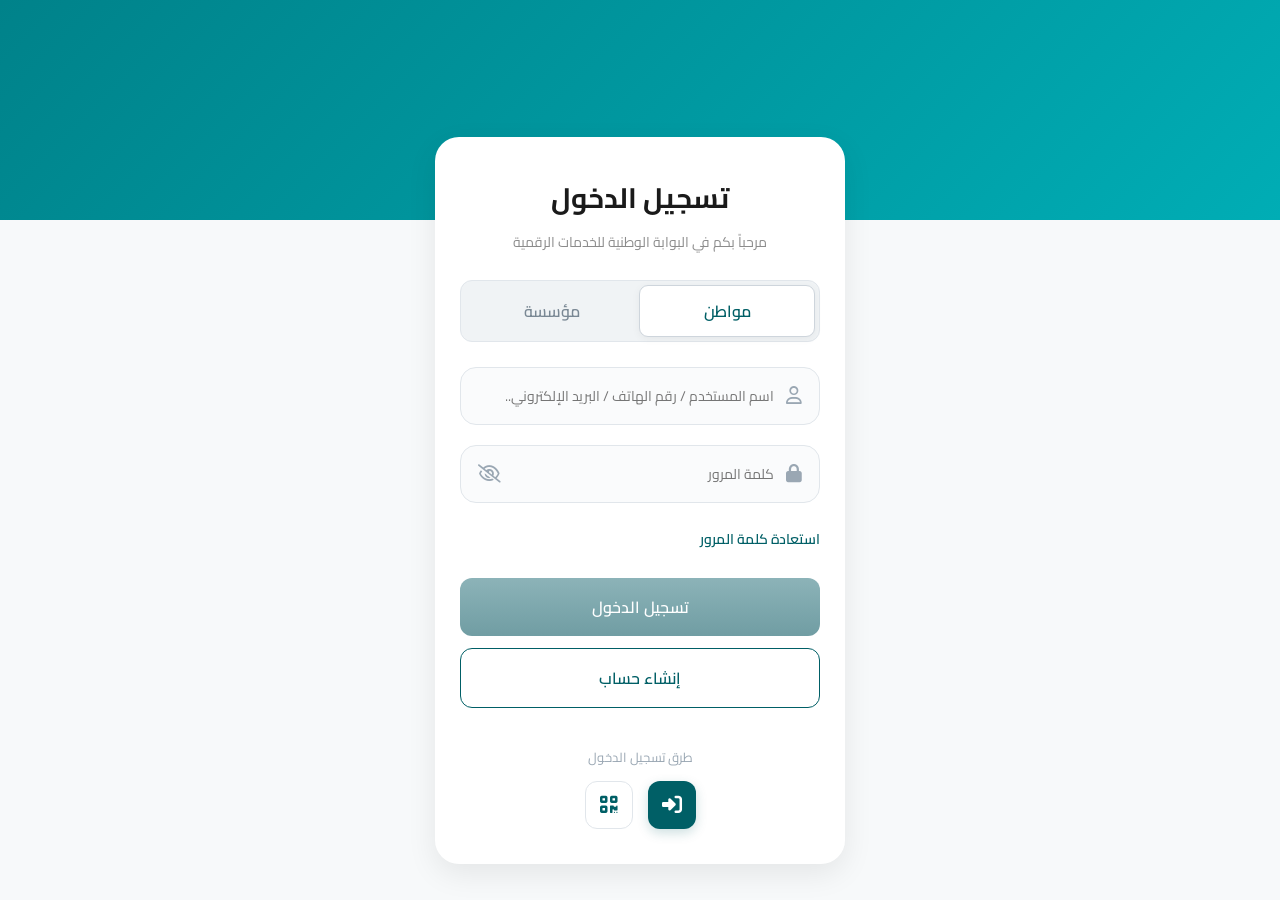
==== index.html @ 4ce9951c "Rename login.html to index.html" ====
<!DOCTYPE html>
<html lang="ar" dir="rtl">
<head>
    <meta charset="UTF-8">
    <meta name="viewport" content="width=device-width, initial-scale=1.0">
    <title>تسجيل الدخول - البوابة الوطنية للخدمات الرقمية</title>
    <link rel="preconnect" href="https://fonts.googleapis.com">
    <link rel="preconnect" href="https://fonts.gstatic.com" crossorigin>
    <link href="https://fonts.googleapis.com/css2?family=Cairo:wght@300;400;600;700&display=swap" rel="stylesheet">
    <link rel="stylesheet" href="https://cdnjs.cloudflare.com/ajax/libs/font-awesome/6.4.0/css/all.min.css">
    <link rel="stylesheet" href="login-style.css">
</head>
<body>

    <div class="login-container">
        <div class="top-banner"></div>

        <div class="login-card">
            <h2>تسجيل الدخول</h2>
            <p class="welcome-text">مرحباً بكم في البوابة الوطنية للخدمات الرقمية</p>

            <div class="toggle-container">
                <button class="toggle-btn active" onclick="switchTab('citizen')">مواطن</button>
                <button class="toggle-btn" onclick="switchTab('institution')">مؤسسة</button>
            </div>

            <form id="loginForm" onsubmit="handleLogin(event)">
                <div class="input-group">
                    <i class="fa-regular fa-user input-icon"></i>
                    <input type="text" id="username" placeholder="اسم المستخدم / رقم الهاتف / البريد الإلكتروني..." required>
                </div>

                <div class="input-group">
                    <i class="fa-solid fa-lock input-icon"></i>
                    <input type="password" id="password" placeholder="كلمة المرور" required>
                    <i class="fa-regular fa-eye-slash toggle-password" onclick="togglePasswordVisibility()"></i>
                </div>

                <div class="forgot-password-container">
                    <a href="#" class="forgot-password-link">استعادة كلمة المرور</a>
                </div>

                <button type="submit" class="btn btn-primary">تسجيل الدخول</button>
                <button type="button" class="btn btn-secondary">إنشاء حساب</button>
            </form>

            <div class="alternative-login">
                <p>طرق تسجيل الدخول</p>
                <div class="alt-icons">
                    <div class="alt-icon-btn main-method">
                        <i class="fa-solid fa-right-to-bracket"></i>
                    </div>
                    <div class="alt-icon-btn">
                        <i class="fa-solid fa-qrcode"></i>
                    </div>
                </div>
            </div>

        </div>
    </div>

    <script src="login-app.js"></script>
</body>
</html>
---- login-style.css ----
* {
    box-sizing: border-box;
    margin: 0;
    padding: 0;
    font-family: 'Cairo', sans-serif;
}

body {
    background-color: #f7f9fa;
    display: flex;
    justify-content: center;
    align-items: center;
    min-height: 100vh;
    overflow-x: hidden;
}

.login-container {
    width: 100%;
    max-width: 450px;
    position: relative;
    padding: 20px;
}

.top-banner {
    position: fixed;
    top: 0;
    left: 0;
    right: 0;
    height: 220px;
    background: linear-gradient(135deg, #00828a 0%, #00adb5 100%);
    z-index: 1;
}

.login-card {
    background: #ffffff;
    border-radius: 24px;
    padding: 35px 25px;
    box-shadow: 0 10px 30px rgba(0, 0, 0, 0.08);
    position: relative;
    z-index: 2;
    margin-top: 100px;
    text-align: center;
}

.login-card h2 {
    font-size: 28px;
    color: #1a1a1a;
    font-weight: 700;
    margin-bottom: 5px;
}

.welcome-text {
    color: #8c8c8c;
    font-size: 14px;
    margin-bottom: 25px;
}

.toggle-container {
    display: flex;
    background: #f0f3f5;
    border-radius: 12px;
    padding: 4px;
    margin-bottom: 25px;
    border: 1px solid #e1e6eb;
}

.toggle-btn {
    flex: 1;
    border: none;
    background: transparent;
    padding: 10px;
    font-size: 16px;
    font-weight: 600;
    color: #7a8894;
    cursor: pointer;
    border-radius: 9px;
    transition: all 0.3s ease;
}

.toggle-btn.active {
    background: #ffffff;
    color: #005f66;
    box-shadow: 0 2px 8px rgba(0, 0, 0, 0.05);
    border: 1px solid #ced5dc;
}

.input-group {
    position: relative;
    margin-bottom: 20px;
}

.input-group input {
    width: 100%;
    padding: 15px 45px 15px 45px;
    border: 1px solid #e1e6eb;
    border-radius: 16px;
    font-size: 14px;
    background-color: #fafbfc;
    color: #333;
    outline: none;
    transition: border-color 0.3s;
    text-align: right;
}

.input-group input:focus {
    border-color: #00828a;
    background-color: #fff;
}

.input-icon {
    position: absolute;
    top: 50%;
    transform: translateY(-50%);
    right: 18px;
    color: #9aa7b3;
    font-size: 18px;
}

.toggle-password {
    position: absolute;
    top: 50%;
    transform: translateY(-50%);
    left: 18px;
    color: #9aa7b3;
    cursor: pointer;
    font-size: 18px;
}

.forgot-password-container {
    text-align: right;
    margin-bottom: 25px;
}

.forgot-password-link {
    color: #005f66;
    text-decoration: none;
    font-size: 14px;
    font-weight: 600;
}

.forgot-password-link:hover {
    text-decoration: underline;
}

.btn {
    width: 100%;
    padding: 14px;
    border-radius: 12px;
    font-size: 16px;
    font-weight: 600;
    cursor: pointer;
    transition: all 0.3s;
    margin-bottom: 12px;
}

.btn-primary {
    background: linear-gradient(180deg, #8cb3b8 0%, #709da3 100%);
    color: white;
    border: none;
}

.btn-primary:hover {
    opacity: 0.9;
}

.btn-secondary {
    background: #ffffff;
    color: #005f66;
    border: 1px solid #005f66;
}

.btn-secondary:hover {
    background: #f0f7f8;
}

.alternative-login {
    margin-top: 25px;
}

.alternative-login p {
    font-size: 13px;
    color: #9aa7b3;
    margin-bottom: 12px;
}

.alt-icons {
    display: flex;
    justify-content: center;
    gap: 15px;
    align-items: center;
}

.alt-icon-btn {
    width: 48px;
    height: 48px;
    border-radius: 12px;
    display: flex;
    justify-content: center;
    align-items: center;
    font-size: 20px;
    cursor: pointer;
    border: 1px solid #e1e6eb;
    color: #005f66;
    background: #fff;
}

.alt-icon-btn.main-method {
    background: #005f66;
    color: #fff;
    border: none;
    box-shadow: 0 4px 12px rgba(0, 95, 102, 0.2);
}
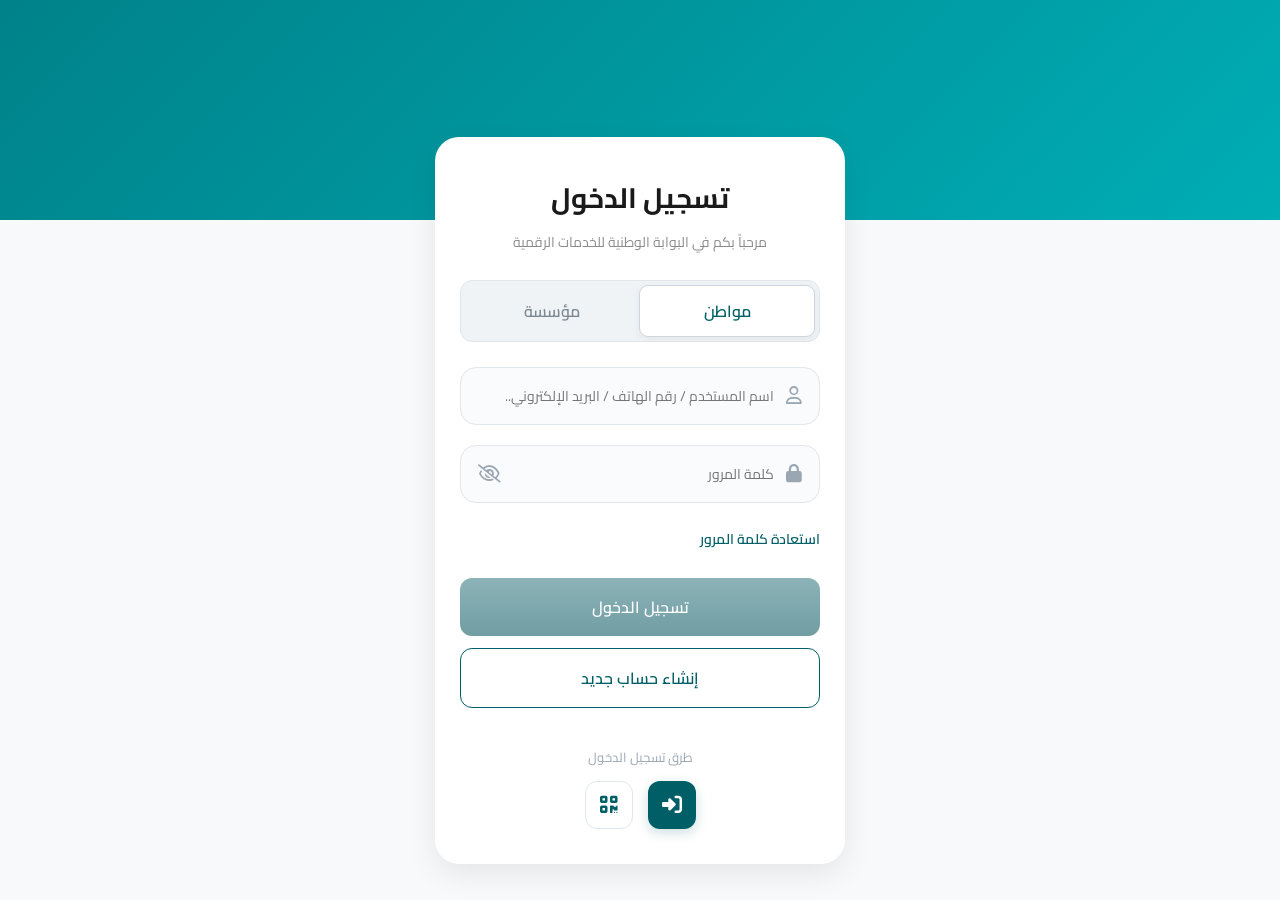
==== commit e33443e8: "Update index.html" ====
--- a/index.html
+++ b/index.html
@@ -16,14 +16,18 @@
         <div class="top-banner"></div>
 
         <div class="login-card">
-            <h2>تسجيل الدخول</h2>
-            <p class="welcome-text">مرحباً بكم في البوابة الوطنية للخدمات الرقمية</p>
+            <h2 id="pageTitle">تسجيل الدخول</h2>
+            <p class="welcome-text" id="welcomeText">مرحباً بكم في البوابة الوطنية للخدمات الرقمية</p>
 
-            <div class="toggle-container">
+            <!-- أزرار التبديل الأصلية -->
+            <div class="toggle-container" id="tabsArea">
                 <button class="toggle-btn active" onclick="switchTab('citizen')">مواطن</button>
                 <button class="toggle-btn" onclick="switchTab('institution')">مؤسسة</button>
             </div>
 
+            <!-- ========================================== -->
+            <!-- 1. نموذج تسجيل الدخول الحالي (معدل الربط والـ ID) -->
+            <!-- ========================================== -->
             <form id="loginForm" onsubmit="handleLogin(event)">
                 <div class="input-group">
                     <i class="fa-regular fa-user input-icon"></i>
@@ -33,7 +37,7 @@
                 <div class="input-group">
                     <i class="fa-solid fa-lock input-icon"></i>
                     <input type="password" id="password" placeholder="كلمة المرور" required>
-                    <i class="fa-regular fa-eye-slash toggle-password" onclick="togglePasswordVisibility()"></i>
+                    <i class="fa-regular fa-eye-slash toggle-password" onclick="togglePasswordVisibility('password')"></i>
                 </div>
 
                 <div class="forgot-password-container">
@@ -41,10 +45,35 @@
                 </div>
 
                 <button type="submit" class="btn btn-primary">تسجيل الدخول</button>
-                <button type="button" class="btn btn-secondary">إنشاء حساب</button>
+                <button type="button" class="btn btn-secondary" onclick="toggleForm('register')">إنشاء حساب جديد</button>
             </form>
 
-            <div class="alternative-login">
+            <!-- ========================================== -->
+            <!-- 2. نموذج إنشاء حساب الجديد (مدمج ومخفي افتراضياً) -->
+            <!-- ========================================== -->
+            <form id="registerForm" onsubmit="handleRegister(event)" style="display: none;">
+                <div class="input-group">
+                    <i class="fa-regular fa-id-card input-icon"></i>
+                    <input type="text" id="regName" placeholder="الاسم الكامل (اللقب والاسم)..." required>
+                </div>
+
+                <div class="input-group">
+                    <i class="fa-regular fa-envelope input-icon"></i>
+                    <input type="text" id="regUser" placeholder="رقم الهاتف أو البريد الإلكتروني..." required>
+                </div>
+
+                <div class="input-group">
+                    <i class="fa-solid fa-lock input-icon"></i>
+                    <input type="password" id="regPassword" placeholder="كلمة المرور الجديدة..." required>
+                    <i class="fa-regular fa-eye-slash toggle-password" onclick="togglePasswordVisibility('regPassword')"></i>
+                </div>
+
+                <button type="submit" class="btn btn-primary" style="background-color: #3498db;">تأكيد التسجيل</button>
+                <button type="button" class="btn btn-secondary" onclick="toggleForm('login')">العودة لتسجيل الدخول</button>
+            </form>
+
+            <!-- طرق الدخول البديلة تظهر فقط عند واجهة تسجيل الدخول -->
+            <div class="alternative-login" id="altLoginArea">
                 <p>طرق تسجيل الدخول</p>
                 <div class="alt-icons">
                     <div class="alt-icon-btn main-method">
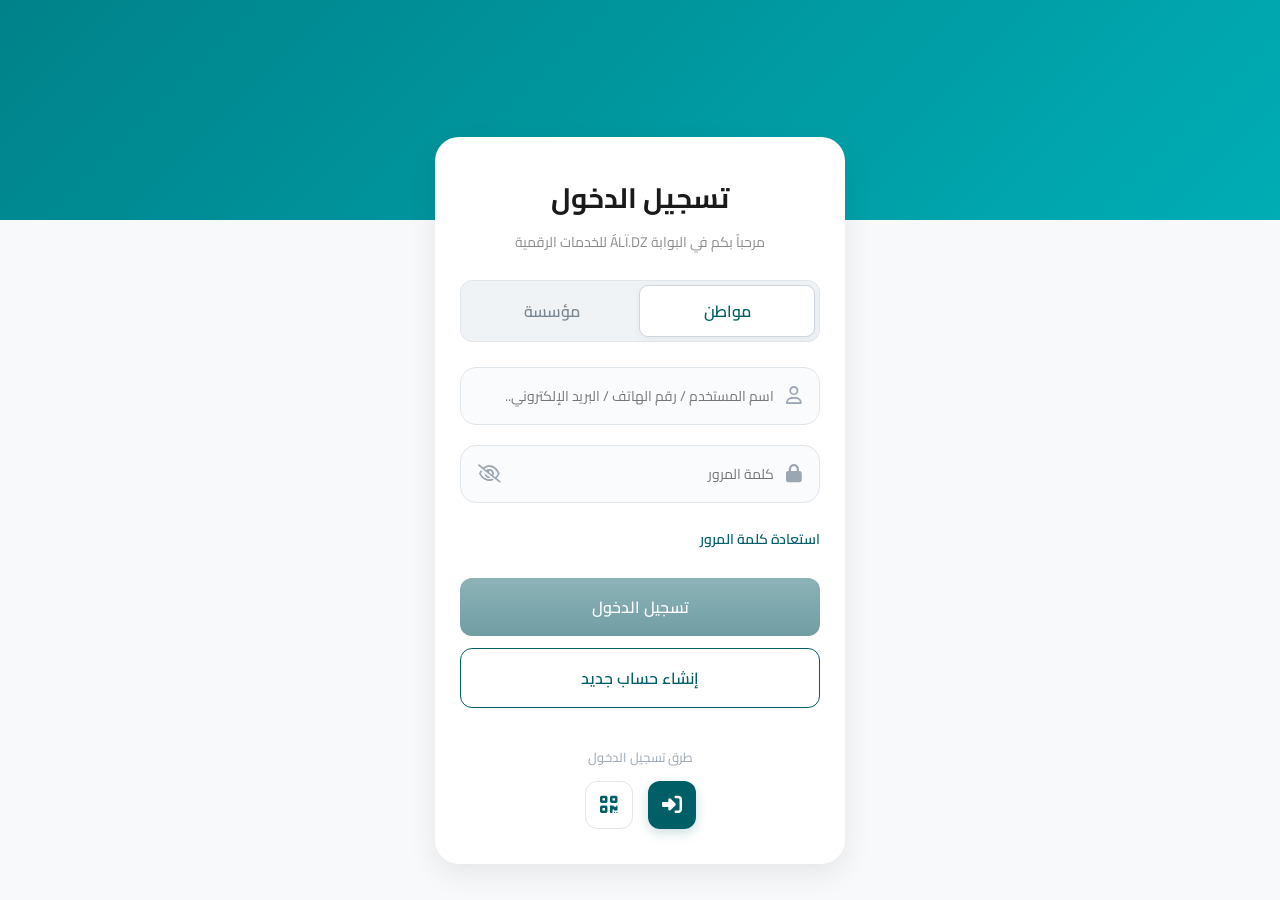
==== commit 6a974260: "Update welcome text in login card" ====
--- a/index.html
+++ b/index.html
@@ -17,17 +17,14 @@
 
         <div class="login-card">
             <h2 id="pageTitle">تسجيل الدخول</h2>
-            <p class="welcome-text" id="welcomeText">مرحباً بكم في البوابة الوطنية للخدمات الرقمية</p>
+            <p class="welcome-text" id="welcomeText">مرحباً بكم في البوابة ÁLÏ.DZ للخدمات الرقمية</p>
 
-            <!-- أزرار التبديل الأصلية -->
             <div class="toggle-container" id="tabsArea">
                 <button class="toggle-btn active" onclick="switchTab('citizen')">مواطن</button>
                 <button class="toggle-btn" onclick="switchTab('institution')">مؤسسة</button>
             </div>
 
-            <!-- ========================================== -->
-            <!-- 1. نموذج تسجيل الدخول الحالي (معدل الربط والـ ID) -->
-            <!-- ========================================== -->
+            <!-- 1. نموذج تسجيل الدخول -->
             <form id="loginForm" onsubmit="handleLogin(event)">
                 <div class="input-group">
                     <i class="fa-regular fa-user input-icon"></i>
@@ -48,9 +45,7 @@
                 <button type="button" class="btn btn-secondary" onclick="toggleForm('register')">إنشاء حساب جديد</button>
             </form>
 
-            <!-- ========================================== -->
-            <!-- 2. نموذج إنشاء حساب الجديد (مدمج ومخفي افتراضياً) -->
-            <!-- ========================================== -->
+            <!-- 2. نموذج إنشاء حساب جديد -->
             <form id="registerForm" onsubmit="handleRegister(event)" style="display: none;">
                 <div class="input-group">
                     <i class="fa-regular fa-id-card input-icon"></i>
@@ -72,7 +67,6 @@
                 <button type="button" class="btn btn-secondary" onclick="toggleForm('login')">العودة لتسجيل الدخول</button>
             </form>
 
-            <!-- طرق الدخول البديلة تظهر فقط عند واجهة تسجيل الدخول -->
             <div class="alternative-login" id="altLoginArea">
                 <p>طرق تسجيل الدخول</p>
                 <div class="alt-icons">
@@ -88,6 +82,87 @@
         </div>
     </div>
 
-    <script src="login-app.js"></script>
+    <!-- الكود مدمج هنا مباشرة لضمان الاستجابة الفورية -->
+    <script>
+        function switchTab(type) {
+            const buttons = document.querySelectorAll('.toggle-btn');
+            buttons.forEach(btn => btn.classList.remove('active'));
+            if (type === 'citizen') {
+                buttons[0].classList.add('active');
+                document.getElementById('username').placeholder = "اسم المستخدم / رقم الهاتف / البريد الإلكتروني...";
+            } else {
+                buttons[1].classList.add('active');
+                document.getElementById('username').placeholder = "الرقم التعريفي للمؤسسة / البريد الإلكتروني...";
+            }
+        }
+
+        function togglePasswordVisibility(inputId) {
+            const passwordInput = document.getElementById(inputId);
+            const toggleIcon = passwordInput.nextElementSibling;
+            if (passwordInput.type === 'password') {
+                passwordInput.type = 'text';
+                toggleIcon.classList.remove('fa-eye-slash');
+                toggleIcon.classList.add('fa-eye');
+            } else {
+                passwordInput.type = 'password';
+                toggleIcon.classList.remove('fa-eye');
+                toggleIcon.classList.add('fa-eye-slash');
+            }
+        }
+
+        function toggleForm(formType) {
+            const loginForm = document.getElementById('loginForm');
+            const registerForm = document.getElementById('registerForm');
+            const tabsArea = document.getElementById('tabsArea');
+            const altLoginArea = document.getElementById('altLoginArea');
+            const pageTitle = document.getElementById('pageTitle');
+            const welcomeText = document.getElementById('welcomeText');
+
+            if (formType === 'register') {
+                loginForm.style.display = 'none';
+                tabsArea.style.display = 'none';
+                altLoginArea.style.display = 'none';
+                registerForm.style.display = 'block';
+                pageTitle.textContent = "إنشاء حساب جديد";
+                welcomeText.textContent = "يرجى ملء البيانات للانضمام إلى البوابة الرقمية";
+            } else {
+                registerForm.style.display = 'none';
+                loginForm.style.display = 'block';
+                tabsArea.style.display = 'flex';
+                altLoginArea.style.display = 'block';
+                pageTitle.textContent = "تسجيل الدخول";
+                welcomeText.textContent = "مرحباً بكم في البوابة الوطنية للخدمات الرقمية";
+            }
+        }
+
+        function handleLogin(event) {
+            event.preventDefault();
+            const user = document.getElementById('username').value;
+            const pass = document.getElementById('password').value;
+            
+            if (user.trim() === "" || pass.trim() === "") {
+                alert("يرجى إدخال بيانات تسجيل الدخول!");
+                return;
+            }
+            
+            // سطر التوجيه الإجباري المباشر
+            window.location.replace("home.html");
+        }
+
+        function handleRegister(event) {
+            event.preventDefault();
+            const name = document.getElementById('regName').value;
+            const user = document.getElementById('regUser').value;
+            const pass = document.getElementById('regPassword').value;
+            
+            if (name.trim() === "" || user.trim() === "" || pass.trim() === "") {
+                alert("يرجى ملء جميع الحقول المطلوبة للتسجيل!");
+                return;
+            }
+            
+            alert("مرحباً بك، تم إنشاء حسابك بنجاح!");
+            window.location.replace("home.html");
+        }
+    </script>
 </body>
 </html>
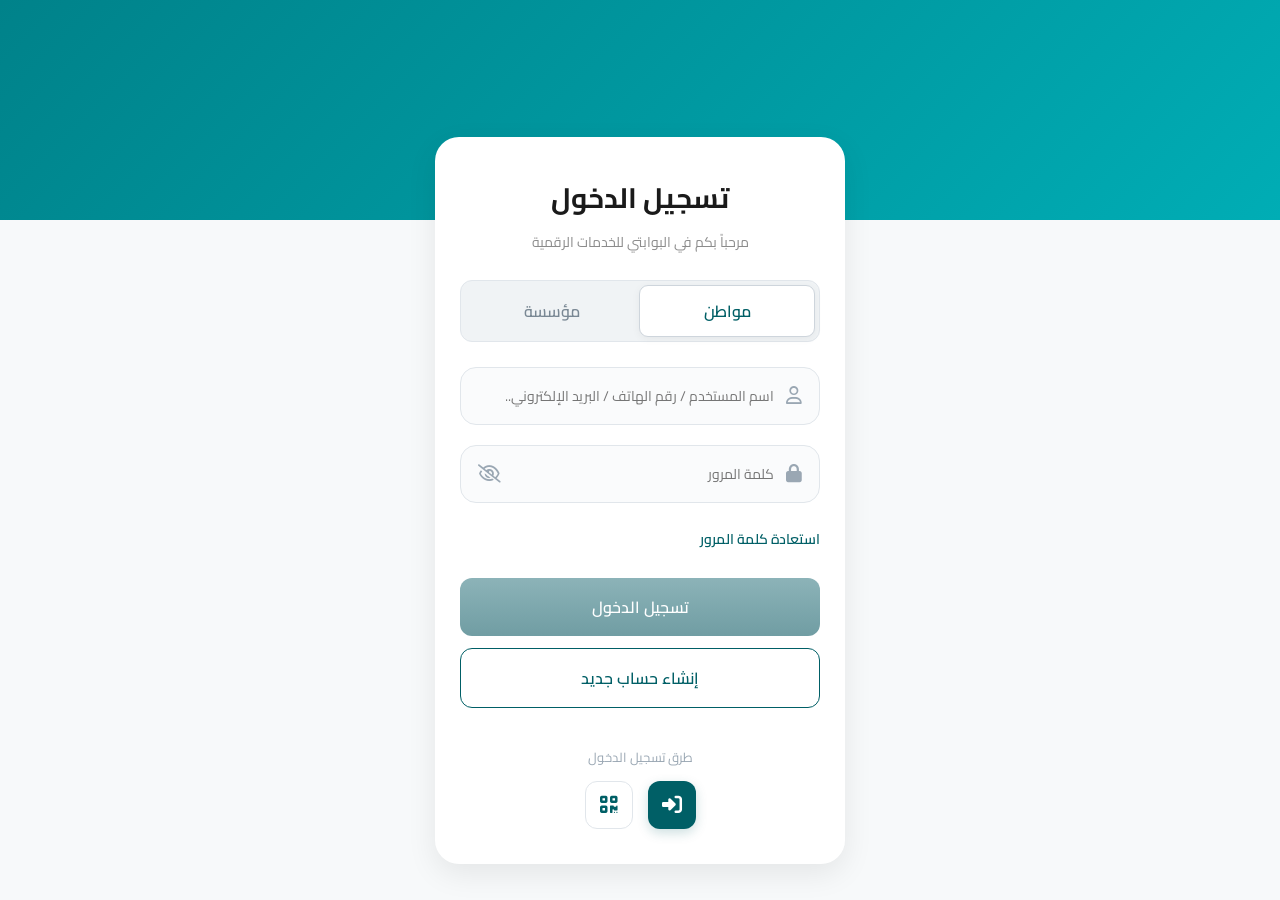
==== commit ba54b610: "Modify title and welcome text in index.html Updated the title and welcome text in the HTML file." ====
--- a/index.html
+++ b/index.html
@@ -3,8 +3,8 @@
 <head>
     <meta charset="UTF-8">
     <meta name="viewport" content="width=device-width, initial-scale=1.0">
-    <title>تسجيل الدخول - البوابة الوطنية للخدمات الرقمية</title>
-    <link rel="preconnect" href="https://fonts.googleapis.com">
+    <title>تسجيل الدخول - البوابة ALI.DZ للخدمات الرقمية</title>
+    <link " href="https://fonts.googleapis.com">
     <link rel="preconnect" href="https://fonts.gstatic.com" crossorigin>
     <link href="https://fonts.googleapis.com/css2?family=Cairo:wght@300;400;600;700&display=swap" rel="stylesheet">
     <link rel="stylesheet" href="https://cdnjs.cloudflare.com/ajax/libs/font-awesome/6.4.0/css/all.min.css">
@@ -17,7 +17,7 @@
 
         <div class="login-card">
             <h2 id="pageTitle">تسجيل الدخول</h2>
-            <p class="welcome-text" id="welcomeText">مرحباً بكم في البوابة ÁLÏ.DZ للخدمات الرقمية</p>
+            <p class="welcome-text" id="welcomeText">مرحباً بكم في البوابتي للخدمات الرقمية</p>
 
             <div class="toggle-container" id="tabsArea">
                 <button class="toggle-btn active" onclick="switchTab('citizen')">مواطن</button>
